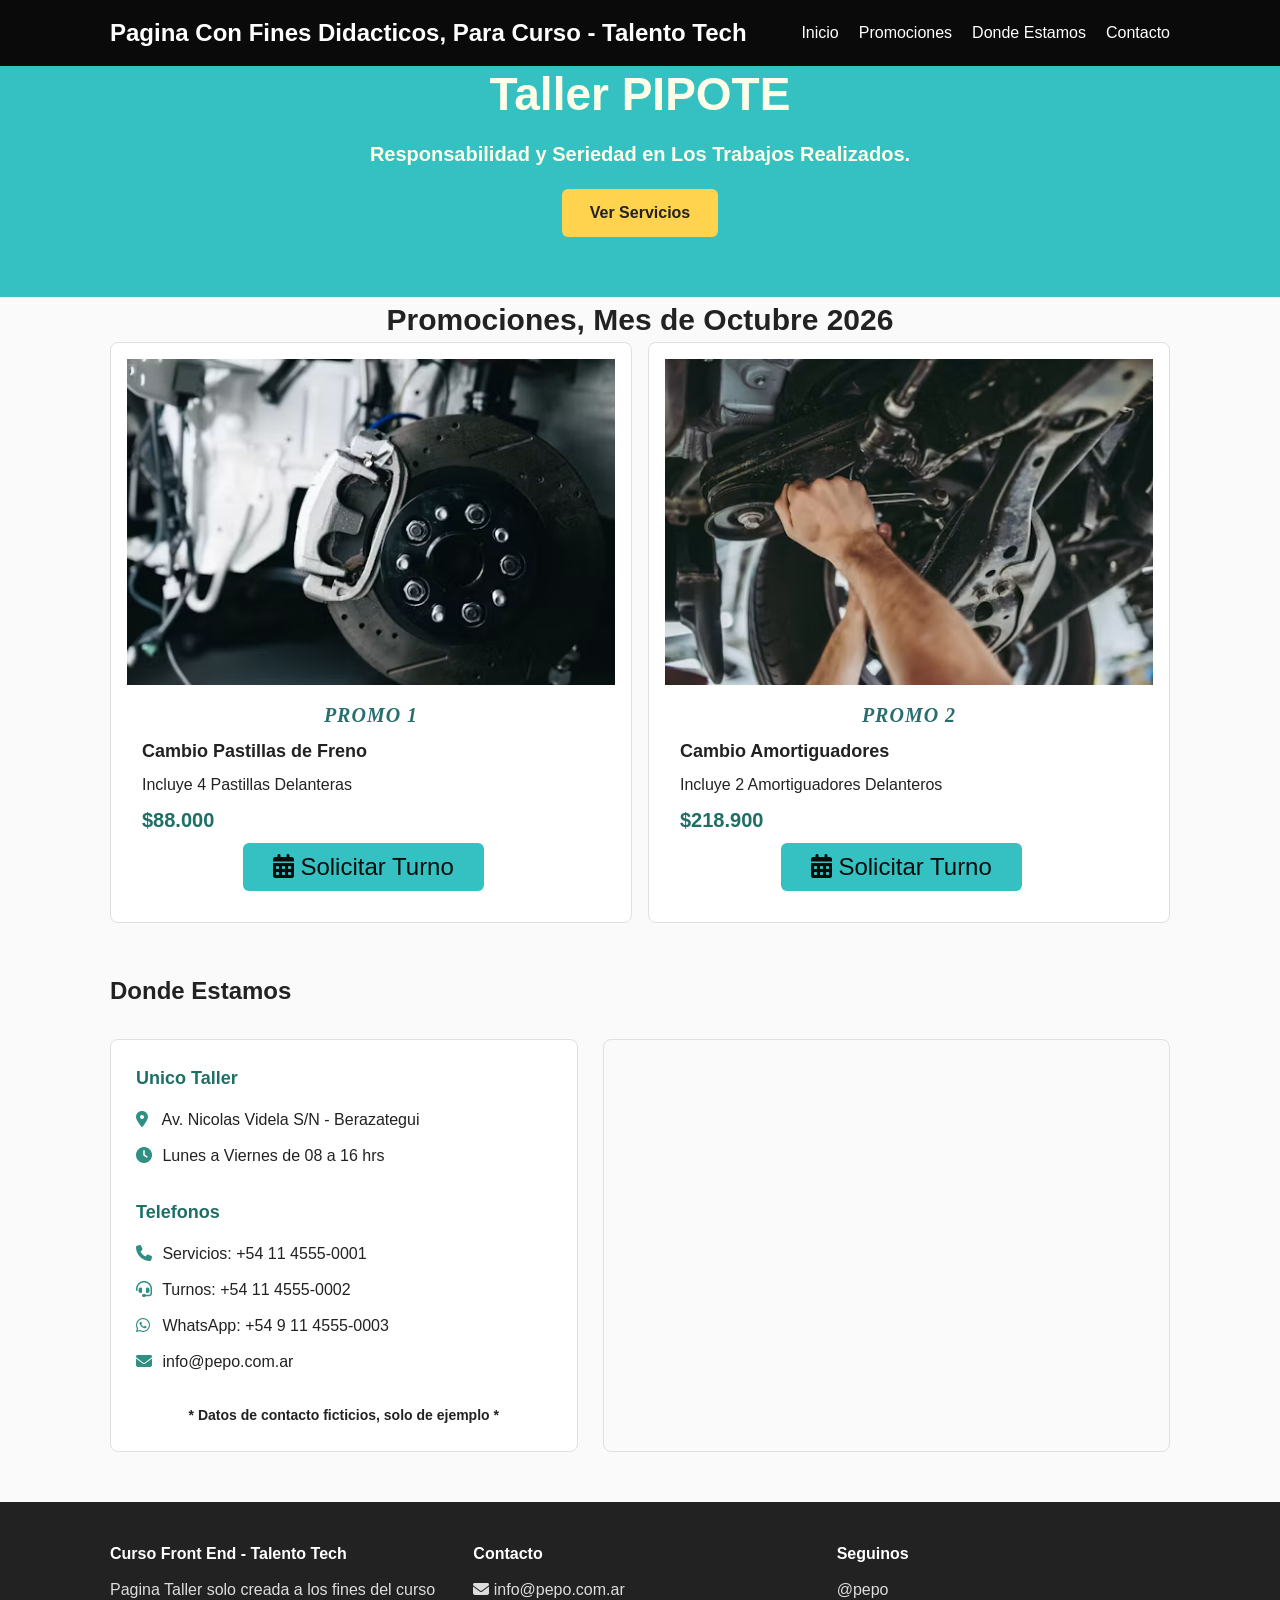
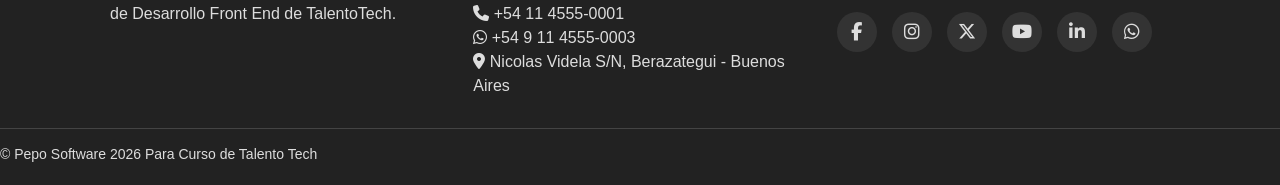
==== index.html @ f3f1a665 "Primer Commit TP 01102026T2039" ====
<!DOCTYPE html>
<html lang="es">
<head>
<meta charset="UTF-8">
<meta name="viewport" content="width=device-width, initial-scale=1.0">
<title>Taller Pipote </title>
<link rel="stylesheet"href="https://cdnjs.cloudflare.com/ajax/libs/font-awesome/6.5.2/css/all.min.css">
<link rel="stylesheet" href="css/style.css" >
<link rel="icon" type="image/png" href="img/coche-con-llave.png">
</head>
<body>

<!-- Header (Encabezado) -->
<header>
  <div class="contenedor barra-navegacion">
    <div class="logo">Pagina Con Fines Didacticos, Para Curso - Talento Tech </div>

    <nav>
      <ul class="menu">
        <li><a href="#">Inicio</a></li>
        <li><a href="#promociones">Promociones</a></li>
        <li><a href="#dondeestamos">Donde Estamos</a></li>
        <li><a href="#contacto">Contacto</a></li>
      </ul>
    </nav>
    
  </div>
</header>

<!-- Main (Principal) -->
<main>
  <!-- Banner de bienvenida -->
  <section class="hero">
    <h1>
        Taller PIPOTE
    </h1>
    <p>
        Responsabilidad y Seriedad en Los Trabajos Realizados.
    </p>
    <a href="#promociones" class="boton">
        Ver Servicios
    </a>
  </section>

  <!-- Aca Armamos 2 Tarjetas Base Con Las Promociones -->
  <section id="promociones" class="contenedor">
    <p style="text-align: center; font-size: 30px; font-weight: bold;">
        Promociones, Mes de Octubre 2026
    </p>

    <div class="contenedor-tarjetas">

      <!-- Tarjeta Numero 1 -->
      <article class="tarjetas">
        <img src="img/cambiopastillasfreno.avif" alt="Cambio Pastillas de Freno">
        <div class="tarjetas-informacion">
          <span class="categoria">Promo 1</span>
          <h3>Cambio Pastillas de Freno</h3>
          <p>Incluye 4 Pastillas Delanteras</p>
          <span class="precio">$88.000</span>
          <a href="turnos.html">
            <button><i class="fa-calendar-days fa-solid"></i> Solicitar Turno</button>
          </a>
        </div>
      </article>

      <!-- Tarjeta Numero 2 -->
      <article class="tarjetas">
        <img src="img/trendelantero.avif" width="30" height="10" alt="Control y Reparacion de Tren Delantero">
        <div class="tarjetas-informacion">
          <span class="categoria">Promo 2</span>
          <h3>Cambio Amortiguadores</h3>
          <p>Incluye 2 Amortiguadores Delanteros</p>
          <span class="precio">$218.900</span>
          <a href="turnos.html">
            <button><i class="fa-calendar-days fa-solid" ></i> Solicitar Turno</button>
          </a>
        </div>
      </article>


    </div>
  </section>

  <!-- Seccion de contacto -->
  <section id="dondeestamos" class="contenedor">
    <h2 class="titulo-contacto">Donde Estamos</h2>

    <div class="bloque-contacto">

      <!-- Columna de datos -->
      <div class="datos-contacto">
        <h3>Unico Taller</h3>
        <ul>
          <li><i class="fa-solid fa-location-dot"></i> Av. Nicolas Videla S/N - Berazategui</li>
          <li><i class="fa-solid fa-clock"></i> Lunes a Viernes de 08 a 16 hrs</li>
        </ul>

        <h3>Telefonos</h3>
        <ul>
          <li><i class="fa-solid fa-phone"></i> Servicios: <a href="tel:+541145550001">+54 11 4555-0001</a></li>
          <li><i class="fa-solid fa-headset"></i> Turnos: <a href="tel:+541145550002">+54 11 4555-0002</a></li>
          <li><i class="fa-brands fa-whatsapp"></i> WhatsApp: <a href="tel:+5491145550003">+54 9 11 4555-0003</a></li>
          <li><i class="fa-solid fa-envelope"></i> <a href="mailto:pepote@pepo.com.ar">info@pepo.com.ar</a></li>
        </ul>
        <p style="text-align: center; font-size: 14px; font-weight: bold;">
          * Datos de contacto ficticios, solo de ejemplo *
        </p>
      </div>

      <div class="mapa">
         <iframe
          src="https://www.google.com/maps/embed/v1/place?q=Berazategui%2021%20y%20139&key=AIzaSyBFw0Qbyq9zTFTd-tUY6dZWTgaQzuU17R8"
          title="Ubicacion Aproximada Taller"
          loading="lazy"
          referrerpolicy="no-referrer-when-downgrade"
          allowfullscreen>
        </iframe>
      </div>
  </section>
</main>

<!-- Pie de Pagina -->
<footer>
  <div  id="contacto" class="contenedor footer-columnas">

    <!-- Primer Columna -->
    <div class="columna">
      <h4>Curso Front End - Talento Tech</h4>
      <p>Pagina Taller solo creada a los fines del curso de
         Desarrollo Front End de TalentoTech.</p>
    </div>

    <!-- Segunda Columna -->
    <div class="columna">
      <h4>Contacto</h4>
      <ul>
        <li><i class="fa-solid fa-envelope"></i> info@pepo.com.ar</li>
        <li><i class="fa-solid fa-phone"></i> +54 11 4555-0001</li>
        <li><i class="fa-brands fa-whatsapp"></i> +54 9 11 4555-0003</li>
        <li><i class="fa-solid fa-location-dot"></i> Nicolas Videla S/N, Berazategui - Buenos Aires</li>
      </ul>
    </div>

    <!-- Tercer Columna redes sociales con iconos de Font Awesome
          Copiada del Ejemplo del Profe -->
    <div class="columna">
      <h4>Seguinos</h4>
      <p>@pepo</p>
      <div class="redes">
        <a href="#" title="Facebook"><i class="fa-brands fa-facebook-f"></i></a>
        <a href="#" title="Instagram"><i class="fa-brands fa-instagram"></i></a>
        <a href="#" title="X"><i class="fa-brands fa-x-twitter"></i></a>
        <a href="#" title="YouTube"><i class="fa-brands fa-youtube"></i></a>
        <a href="#" title="LinkedIn"><i class="fa-brands fa-linkedin-in"></i></a>
        <a href="#" title="WhatsApp"><i class="fa-brands fa-whatsapp"></i></a>
      </div>
    </div>

  </div>

  <p class="copyright">&copy; Pepo Software 2026 Para Curso de Talento Tech </p>
</footer>

</body>

<!--
Icono Motor <a href="https://www.flaticon.es/iconos-gratis/automotor" title="automotor iconos">Automotor iconos creados por HAJICON - Flaticon</a>
Icono Auxilio <a href="https://www.flaticon.es/iconos-gratis/camion-de-remolque" title="camión de remolque iconos">Camión de remolque iconos creados por AbtoCreative - Flaticon</a>
Cambio Aceite <a href="https://unsplash.com/es/@dextarstudio?utm_source=unsplash&utm_medium=referral&utm_content=creditCopyText">Dextar Studio</a> en <a href="https://unsplash.com/es/fotos/mecanico-vertiendo-aceite-en-el-motor-del-coche-gW34cv-Ojjs?utm_source=unsplash&utm_medium=referral&utm_content=creditCopyText">Unsplash</a>
Pastillas Freno <a href="https://unsplash.com/es/@introspectivedsgn?utm_source=unsplash&utm_medium=referral&utm_content=creditCopyText">Erik Mclean</a> en <a href="https://unsplash.com/es/fotos/primer-plano-del-rotor-y-la-pinza-de-freno-de-un-automovil-vS2shmNei2E?utm_source=unsplash&utm_medium=referral&utm_content=creditCopyText">Unsplash</a>
Tren Delantero <a href="https://unsplash.com/es/@zoshuacolah?utm_source=unsplash&utm_medium=referral&utm_content=creditCopyText">Zoshua Colah</a> en <a href="https://unsplash.com/es/fotos/primer-plano-de-la-suspension-y-el-eje-de-transmision-de-un-coche-02f--k314tE?utm_source=unsplash&utm_medium=referral&utm_content=creditCopyText">Unsplash</a>
-->


</html>
---- css/style.css ----
/* Sacamos los margenes que el navegador pone por defecto.
   Esto es muy recomendable Simpre Hacerlo al Principio Para No Olvidarse */
  * {
    margin: 0;
    padding: 0;
    box-sizing: border-box;
  }

  body {
    font-family: Arial, Helvetica, sans-serif;
    line-height: 1.5;
    color: #222;
    background: #FAFAFA;
  }

  /* Clase reutilizable: centra el contenido y le pone un ancho maximo */
  .contenedor {
    max-width: 1100px;
    margin: 0 auto;        
    padding: 0 20px;
  }

  header {
    background: #0a0a0a;
    color: white;
    padding: 15px 0;
    /*Las 5 Lineas Siguientes Dejan Fija la Parte Superior de la Pagina*/
    position: fixed;
    top: 0;
    left: 0;
    width: 100%;
    z-index: 1000;    
  }

  .barra-navegacion {
    align-items: center;
    display: flex;
    justify-content: space-between;
    flex-wrap: wrap;
    gap: 15px;
  }

  .logo {
    font-size: 24px;
    font-weight: bold;
  }
  
  /* El menu tambien es flex: los <li> quedan en fila */
  .menu {
    display: flex;
    gap: 20px;
    list-style: none;
  }

  .menu a {
    color: white;
    text-decoration: none
  }

  .menu a:hover {
    color: #f10e1adc;
    text-decoration: underline;
  }

  /* Color de Fondo y Letras del banner de bienvenida */
  .hero {
    background: #35c1c2;
    color: rgb(255, 255, 232);
    text-align: center;
    padding: 60px 20px;
  }
  /* Tamaño del Titulo y Margen Inferior */
  .hero h1 {
    font-size: 46px;
    margin-bottom: 10px;
  }

  /* Tamaño y Posicion de Parrafo del banner */
  .hero p{
    color: rgb(255, 255, 232);
    text-align: center;
    font-size: 20px;
    font-weight: bold;
  }
  /* Boton ubicado en el banner */
  .boton {
    display: inline-block;
    margin-top: 20px;
    background: #FFD34D;
    color: #222;
    padding: 12px 28px;
    border-radius: 6px;
    text-decoration: none;
    font-weight: bold;
  }

  .boton:hover {
    background: #e5b833;
  }

  main {
    padding-bottom: 50px;
  }

  .titulo-contacto {
    text-align: left;
    margin: 50px 0 30px;
    font-size: 24px;
  }
  
  /* Tarjeta Para Las Promociones */
  .tarjetas-promociones {
    display: flex;
    flex-wrap: wrap-reverse;          /* si no entran, pasan a la fila de abajo */
    gap: 25px;                /* separacion entre tarjetas */
    justify-content: space-between;
  }

  /* Contenedor Padre: Alinea las tarjetas horizontalmente */
  .contenedor-tarjetas {
    display: flex;
    gap: 16px; /* Espacio de separación entre las dos tarjetas */
    width: 100%; /* O el ancho máximo que desees, ej: max-width: 800px; */
    margin: 0 auto;
  }

  .tarjetas {
    flex: 1; /* Hace que ambas tarjetas crezcan y ocupen exactamente el mismo tamaño */
    min-width: 0; /* Evita que el contenido desborde la tarjeta */
    background: white;
    border: 1px solid #E0E0E0;
    border-radius: 8px;
    overflow: hidden;
    justify-content: space-between;
    display: flex;
    flex-direction: column;
    padding: 16px;
  }

  /* Mueve las Tarjetas Seleccionados por el Puntero */
  .tarjetas:hover {
    transform: translateY(-8px);
  }

  .tarjetas img {
    width: auto;
    height: auto;
    object-fit: fill;
    display: block;
  }

  .tarjetas-informacion {
    padding: 15px;
    display: flex;
    flex-direction: column;
    gap: 8px;
    flex: 1;
  }

  .categoria {
    font-size: 20px;
    font-weight: bold;
    font-family: 'Times New Roman', Times, serif;
    font-style: italic;
    text-transform: uppercase;
    text-align: center;
    color: #296e6f;
    letter-spacing: 1px;
  }

  .tarjetas h3 {
    font-size: 18px;
  }

  /* Clase para resaltar el Precio */
  .precio {
    font-size: 20px;
    font-weight: bold;
    color: #1F6F66;
    margin-top: auto;
  }

  /* Botones dentro de las Tarjetas */
  .tarjetas button {
    display: inline-block;
    background: #35c1c2;
    color: rgba(11, 11, 11, 0.992);
    border: none;
    padding: 10px 30px;
    border-radius: 6px;
    cursor: pointer;
    font-size: 24px;
    margin-left: 22%;
  }

  .tarjetas button:hover {
    background: #1e7979;
  }

  /* Pie de Pagina de 3 tres columnas que se acomodan solas. */
  footer {
    background: #222;
    color: #DDD;
    padding: 40px 0 20px;
  }

  .footer-columnas {
    display: flex;
    flex-wrap: wrap;
    justify-content: space-between;
    gap: 30px;
  }

  .columna {
    flex: 1 1 250px;
  }

  .columna h4 {
    color: white;
    margin-bottom: 12px;
  }

  .columna ul {
    list-style: none;
  }

  .columna a {
    color: #DDD;
    text-decoration: none;
  }

  .columna a:hover {
    color: #FFD34D;
  }

  /* Los iconos de redes, en fila y separados */
  .redes {
    display: flex;
    gap: 15px;
    margin-top: 10px;
  }

  /* Cada icono va dentro de un circulo. Usamos flex para centrarlo adentro. */
  .redes a {
    width: 40px;
    height: 40px;
    border-radius: 50%;
    background: #333;
    display: flex;
    justify-content: center;
    align-items: center;
    font-size: 18px;
  }

  .redes a:hover {
    background: #2F8F83;
    color: white;
  }

  .copyright {
    text-align: left;
    border-top: 1px solid #444;
    margin-top: 30px;
    padding-top: 15px;
    font-size: 14px;
  }

  /* Contacto */
  .bloque-contacto {
    display: flex;
    flex-wrap: wrap;
    gap: 25px;
    align-items: stretch;
  }

  .datos-contacto {
    flex-grow: 1;   /* Es Igual flex: 1 1 320px crece, se achica, base 320px */
    flex-shrink: 1;
    flex-basis: 320px;          
    background: white;
    border: 1px solid #E0E0E0;
    border-radius: 8px;
    padding: 25px;
  }

  .datos-contacto h3 {
    font-size: 18px;
    color: #1F6F66;
    margin-bottom: 10px;
  }

  .datos-contacto ul {
    list-style: none;
    margin-bottom: 25px;
  }

  .datos-contacto li {
    padding: 6px 0;
  }

  /* Los iconos quedan todos alineados a la misma distancia */
  .datos-contacto li i {
    color: #2F8F83;
    width: 22px;
  }

  .datos-contacto a {
    color: #222;
    text-decoration: none;
  }

  .datos-contacto a:hover {
    color: #5b6967;
    text-decoration: underline;
  }

  .mapa {
    flex: 1 1 420px;
    min-height: 340px;
    border-radius: 8px;
    overflow: hidden;
    border: 1px solid #E0E0E0;
  }
  
  .mapa iframe {
    width: 100%;
    height: 100%;
    min-height: 340px;
    border: 0;
    display: block;
  }
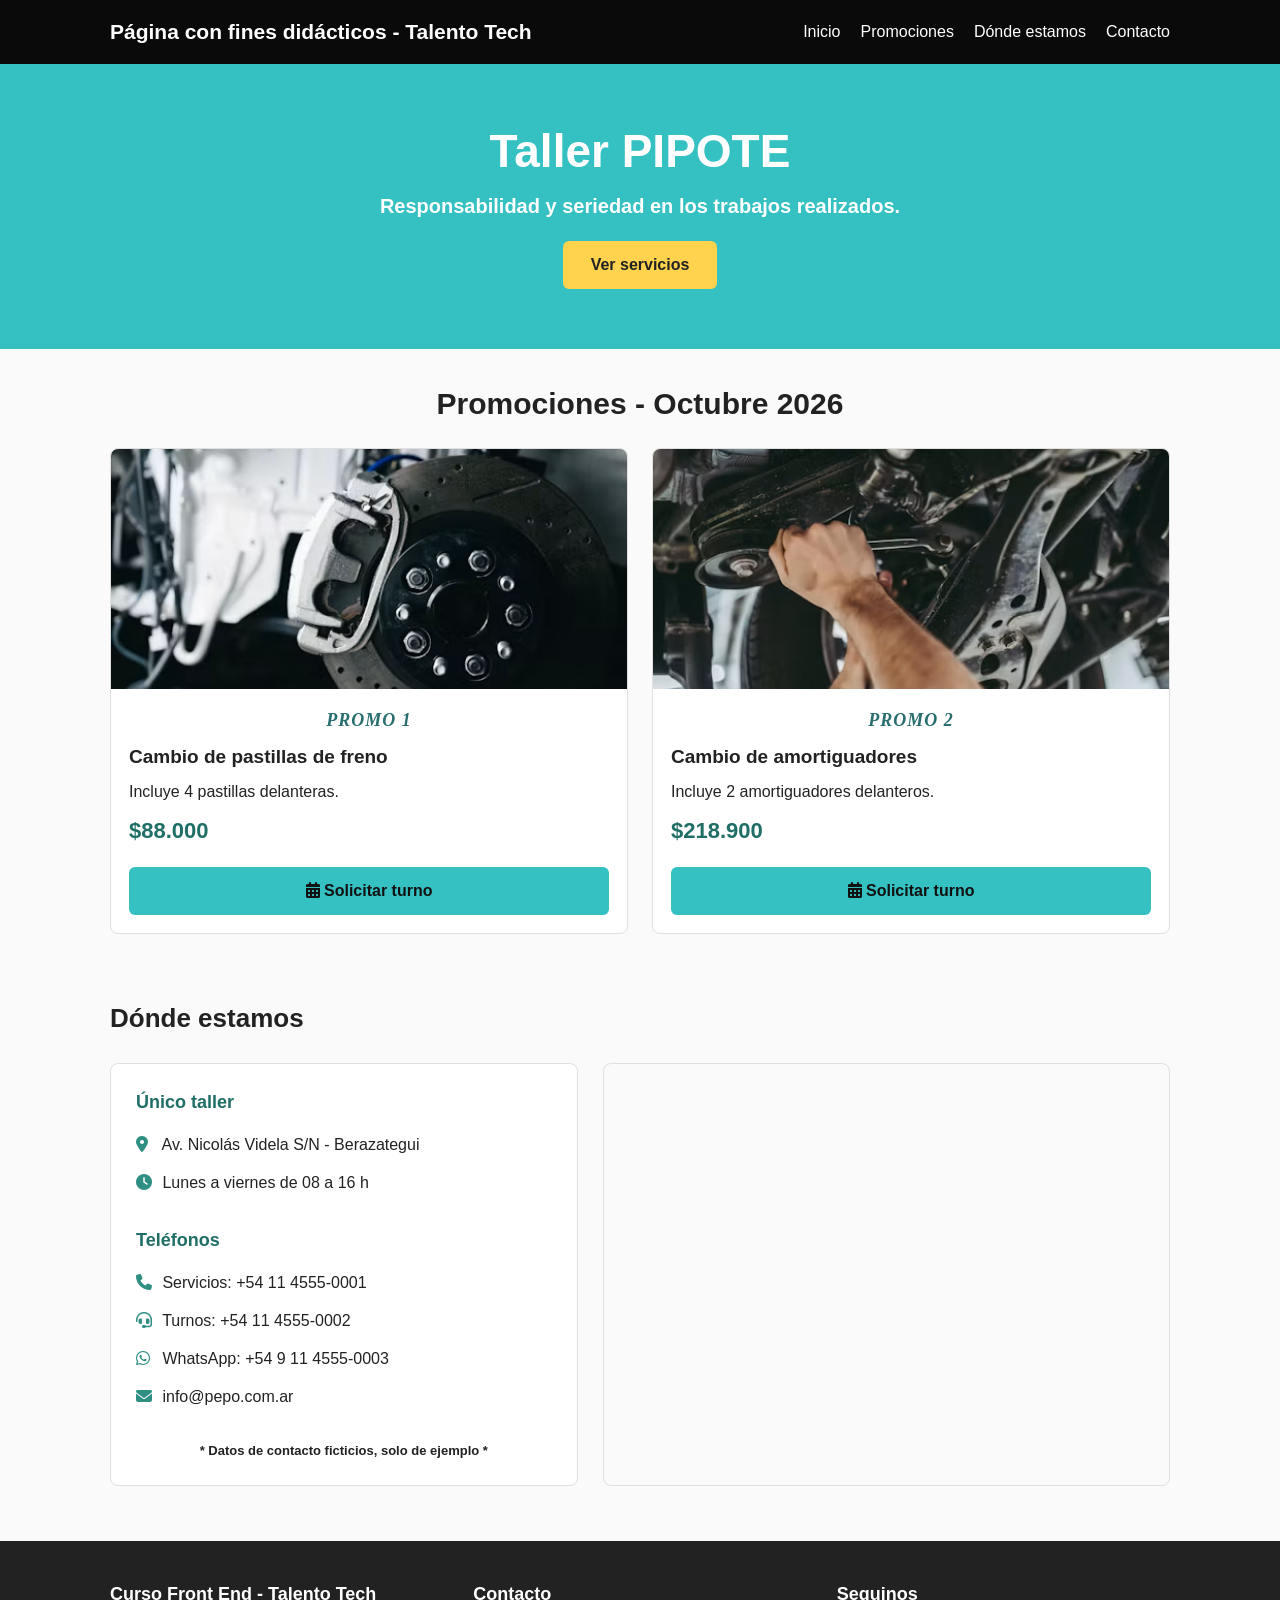
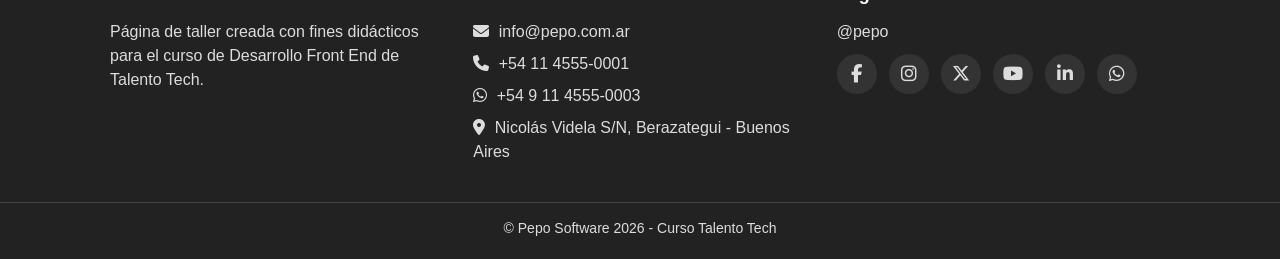
==== commit a1628550: "Modificado a Responsive" ====
--- a/index.html
+++ b/index.html
@@ -1,176 +1,204 @@
+
 <!DOCTYPE html>
 <html lang="es">
 <head>
-<meta charset="UTF-8">
-<meta name="viewport" content="width=device-width, initial-scale=1.0">
-<title>Taller Pipote </title>
-<link rel="stylesheet"href="https://cdnjs.cloudflare.com/ajax/libs/font-awesome/6.5.2/css/all.min.css">
-<link rel="stylesheet" href="css/style.css" >
-<link rel="icon" type="image/png" href="img/coche-con-llave.png">
+  <meta charset="UTF-8">
+  <meta name="viewport" content="width=device-width, initial-scale=1.0">
+
+  <title>Taller Pipote</title>
+  <meta name="description" content="Taller Pipote: servicios de reparación y mantenimiento automotor. Consultá nuestras promociones y solicitá tu turno.">
+
+  <link rel="stylesheet"
+        href="https://cdnjs.cloudflare.com/ajax/libs/font-awesome/6.5.2/css/all.min.css">
+  <link rel="stylesheet" href="css/style.css">
+  <link rel="icon" type="image/png" href="img/coche-con-llave.png">
 </head>
+
 <body>
 
-<!-- Header (Encabezado) -->
-<header>
-  <div class="contenedor barra-navegacion">
-    <div class="logo">Pagina Con Fines Didacticos, Para Curso - Talento Tech </div>
-
-    <nav>
-      <ul class="menu">
-        <li><a href="#">Inicio</a></li>
-        <li><a href="#promociones">Promociones</a></li>
-        <li><a href="#dondeestamos">Donde Estamos</a></li>
-        <li><a href="#contacto">Contacto</a></li>
-      </ul>
-    </nav>
-    
-  </div>
-</header>
-
-<!-- Main (Principal) -->
-<main>
-  <!-- Banner de bienvenida -->
-  <section class="hero">
-    <h1>
-        Taller PIPOTE
-    </h1>
-    <p>
-        Responsabilidad y Seriedad en Los Trabajos Realizados.
+  <!-- Encabezado -->
+  <header>
+    <div class="contenedor barra-navegacion">
+      <div class="logo">
+        Página con fines didácticos - Talento Tech
+      </div>
+
+      <nav aria-label="Navegación principal">
+        <ul class="menu">
+          <li><a href="#inicio">Inicio</a></li>
+          <li><a href="#promociones">Promociones</a></li>
+          <li><a href="#dondeestamos">Dónde estamos</a></li>
+          <li><a href="#contacto">Contacto</a></li>
+        </ul>
+      </nav>
+    </div>
+  </header>
+
+  <!-- Contenido principal -->
+  <main id="inicio">
+
+    <!-- Banner de bienvenida -->
+    <section class="hero">
+      <h1>Taller PIPOTE</h1>
+      <p>Responsabilidad y seriedad en los trabajos realizados.</p>
+      <a href="#promociones" class="boton">Ver servicios</a>
+    </section>
+
+    <!-- Promociones -->
+    <section id="promociones" class="contenedor seccion">
+      <h2 class="titulo-seccion">
+        Promociones - Octubre 2026
+      </h2>
+
+      <div class="contenedor-tarjetas">
+
+        <article class="tarjetas">
+          <img
+            src="img/cambiopastillasfreno.avif"
+            alt="Cambio de pastillas de freno"
+            loading="lazy">
+
+          <div class="tarjetas-informacion">
+            <span class="categoria">Promo 1</span>
+            <h3>Cambio de pastillas de freno</h3>
+            <p>Incluye 4 pastillas delanteras.</p>
+            <span class="precio">$88.000</span>
+
+            <a href="turnos.html" class="boton-tarjeta">
+              <i class="fa-solid fa-calendar-days" aria-hidden="true"></i>
+              Solicitar turno
+            </a>
+          </div>
+        </article>
+
+        <article class="tarjetas">
+          <img
+            src="img/trendelantero.avif"
+            alt="Reparación del tren delantero"
+            loading="lazy">
+
+          <div class="tarjetas-informacion">
+            <span class="categoria">Promo 2</span>
+            <h3>Cambio de amortiguadores</h3>
+            <p>Incluye 2 amortiguadores delanteros.</p>
+            <span class="precio">$218.900</span>
+
+            <a href="turnos.html" class="boton-tarjeta">
+              <i class="fa-solid fa-calendar-days" aria-hidden="true"></i>
+              Solicitar turno
+            </a>
+          </div>
+        </article>
+
+      </div>
+    </section>
+
+    <!-- Ubicación y contacto -->
+    <section id="dondeestamos" class="contenedor seccion">
+      <h2 class="titulo-contacto">Dónde estamos</h2>
+
+      <div class="bloque-contacto">
+
+        <div class="datos-contacto">
+          <h3>Único taller</h3>
+
+          <ul>
+            <li>
+              <i class="fa-solid fa-location-dot" aria-hidden="true"></i>
+              Av. Nicolás Videla S/N - Berazategui
+            </li>
+            <li>
+              <i class="fa-solid fa-clock" aria-hidden="true"></i>
+              Lunes a viernes de 08 a 16 h
+            </li>
+          </ul>
+
+          <h3>Teléfonos</h3>
+
+          <ul>
+            <li>
+              <i class="fa-solid fa-phone" aria-hidden="true"></i>
+              Servicios:
+              <a href="tel:+541145550001">+54 11 4555-0001</a>
+            </li>
+            <li>
+              <i class="fa-solid fa-headset" aria-hidden="true"></i>
+              Turnos:
+              <a href="tel:+541145550002">+54 11 4555-0002</a>
+            </li>
+            <li>
+              <i class="fa-brands fa-whatsapp" aria-hidden="true"></i>
+              WhatsApp:
+              <a href="https://wa.me/5491145550003">+54 9 11 4555-0003</a>
+            </li>
+            <li>
+              <i class="fa-solid fa-envelope" aria-hidden="true"></i>
+              <a href="mailto:info@pepo.com.ar">info@pepo.com.ar</a>
+            </li>
+          </ul>
+
+          <p class="aviso-contacto">
+            * Datos de contacto ficticios, solo de ejemplo *
+          </p>
+        </div>
+
+        <div class="mapa">
+          <iframe
+            src="https://www.google.com/maps/embed/v1/place?q=Berazategui%2021%20y%20139&key=AIzaSyBFw0Qbyq9zTFTd-tUY6dZWTgaQzuU17R8"
+            title="Ubicación aproximada del taller"
+            loading="lazy"
+            referrerpolicy="no-referrer-when-downgrade"
+            allowfullscreen>
+          </iframe>
+        </div>
+
+      </div>
+    </section>
+
+  </main>
+
+  <!-- Pie de página -->
+  <footer>
+    <div id="contacto" class="contenedor footer-columnas">
+
+      <div class="columna">
+        <h2>Curso Front End - Talento Tech</h2>
+        <p>
+          Página de taller creada con fines didácticos para el
+          curso de Desarrollo Front End de Talento Tech.
+        </p>
+      </div>
+
+      <div class="columna">
+        <h2>Contacto</h2>
+        <ul>
+          <li><i class="fa-solid fa-envelope" aria-hidden="true"></i> info@pepo.com.ar</li>
+          <li><i class="fa-solid fa-phone" aria-hidden="true"></i> +54 11 4555-0001</li>
+          <li><i class="fa-brands fa-whatsapp" aria-hidden="true"></i> +54 9 11 4555-0003</li>
+          <li><i class="fa-solid fa-location-dot" aria-hidden="true"></i> Nicolás Videla S/N, Berazategui - Buenos Aires</li>
+        </ul>
+      </div>
+
+      <div class="columna">
+        <h2>Seguinos</h2>
+        <p>@pepo</p>
+
+        <div class="redes">
+          <a href="#" aria-label="Facebook"><i class="fa-brands fa-facebook-f"></i></a>
+          <a href="#" aria-label="Instagram"><i class="fa-brands fa-instagram"></i></a>
+          <a href="#" aria-label="X"><i class="fa-brands fa-x-twitter"></i></a>
+          <a href="#" aria-label="YouTube"><i class="fa-brands fa-youtube"></i></a>
+          <a href="#" aria-label="LinkedIn"><i class="fa-brands fa-linkedin-in"></i></a>
+          <a href="https://wa.me/5491145550003" aria-label="WhatsApp"><i class="fa-brands fa-whatsapp"></i></a>
+        </div>
+      </div>
+
+    </div>
+
+    <p class="copyright">
+      &copy; Pepo Software 2026 - Curso Talento Tech
     </p>
-    <a href="#promociones" class="boton">
-        Ver Servicios
-    </a>
-  </section>
-
-  <!-- Aca Armamos 2 Tarjetas Base Con Las Promociones -->
-  <section id="promociones" class="contenedor">
-    <p style="text-align: center; font-size: 30px; font-weight: bold;">
-        Promociones, Mes de Octubre 2026
-    </p>
-
-    <div class="contenedor-tarjetas">
-
-      <!-- Tarjeta Numero 1 -->
-      <article class="tarjetas">
-        <img src="img/cambiopastillasfreno.avif" alt="Cambio Pastillas de Freno">
-        <div class="tarjetas-informacion">
-          <span class="categoria">Promo 1</span>
-          <h3>Cambio Pastillas de Freno</h3>
-          <p>Incluye 4 Pastillas Delanteras</p>
-          <span class="precio">$88.000</span>
-          <a href="turnos.html">
-            <button><i class="fa-calendar-days fa-solid"></i> Solicitar Turno</button>
-          </a>
-        </div>
-      </article>
-
-      <!-- Tarjeta Numero 2 -->
-      <article class="tarjetas">
-        <img src="img/trendelantero.avif" width="30" height="10" alt="Control y Reparacion de Tren Delantero">
-        <div class="tarjetas-informacion">
-          <span class="categoria">Promo 2</span>
-          <h3>Cambio Amortiguadores</h3>
-          <p>Incluye 2 Amortiguadores Delanteros</p>
-          <span class="precio">$218.900</span>
-          <a href="turnos.html">
-            <button><i class="fa-calendar-days fa-solid" ></i> Solicitar Turno</button>
-          </a>
-        </div>
-      </article>
-
-
-    </div>
-  </section>
-
-  <!-- Seccion de contacto -->
-  <section id="dondeestamos" class="contenedor">
-    <h2 class="titulo-contacto">Donde Estamos</h2>
-
-    <div class="bloque-contacto">
-
-      <!-- Columna de datos -->
-      <div class="datos-contacto">
-        <h3>Unico Taller</h3>
-        <ul>
-          <li><i class="fa-solid fa-location-dot"></i> Av. Nicolas Videla S/N - Berazategui</li>
-          <li><i class="fa-solid fa-clock"></i> Lunes a Viernes de 08 a 16 hrs</li>
-        </ul>
-
-        <h3>Telefonos</h3>
-        <ul>
-          <li><i class="fa-solid fa-phone"></i> Servicios: <a href="tel:+541145550001">+54 11 4555-0001</a></li>
-          <li><i class="fa-solid fa-headset"></i> Turnos: <a href="tel:+541145550002">+54 11 4555-0002</a></li>
-          <li><i class="fa-brands fa-whatsapp"></i> WhatsApp: <a href="tel:+5491145550003">+54 9 11 4555-0003</a></li>
-          <li><i class="fa-solid fa-envelope"></i> <a href="mailto:pepote@pepo.com.ar">info@pepo.com.ar</a></li>
-        </ul>
-        <p style="text-align: center; font-size: 14px; font-weight: bold;">
-          * Datos de contacto ficticios, solo de ejemplo *
-        </p>
-      </div>
-
-      <div class="mapa">
-         <iframe
-          src="https://www.google.com/maps/embed/v1/place?q=Berazategui%2021%20y%20139&key=AIzaSyBFw0Qbyq9zTFTd-tUY6dZWTgaQzuU17R8"
-          title="Ubicacion Aproximada Taller"
-          loading="lazy"
-          referrerpolicy="no-referrer-when-downgrade"
-          allowfullscreen>
-        </iframe>
-      </div>
-  </section>
-</main>
-
-<!-- Pie de Pagina -->
-<footer>
-  <div  id="contacto" class="contenedor footer-columnas">
-
-    <!-- Primer Columna -->
-    <div class="columna">
-      <h4>Curso Front End - Talento Tech</h4>
-      <p>Pagina Taller solo creada a los fines del curso de
-         Desarrollo Front End de TalentoTech.</p>
-    </div>
-
-    <!-- Segunda Columna -->
-    <div class="columna">
-      <h4>Contacto</h4>
-      <ul>
-        <li><i class="fa-solid fa-envelope"></i> info@pepo.com.ar</li>
-        <li><i class="fa-solid fa-phone"></i> +54 11 4555-0001</li>
-        <li><i class="fa-brands fa-whatsapp"></i> +54 9 11 4555-0003</li>
-        <li><i class="fa-solid fa-location-dot"></i> Nicolas Videla S/N, Berazategui - Buenos Aires</li>
-      </ul>
-    </div>
-
-    <!-- Tercer Columna redes sociales con iconos de Font Awesome
-          Copiada del Ejemplo del Profe -->
-    <div class="columna">
-      <h4>Seguinos</h4>
-      <p>@pepo</p>
-      <div class="redes">
-        <a href="#" title="Facebook"><i class="fa-brands fa-facebook-f"></i></a>
-        <a href="#" title="Instagram"><i class="fa-brands fa-instagram"></i></a>
-        <a href="#" title="X"><i class="fa-brands fa-x-twitter"></i></a>
-        <a href="#" title="YouTube"><i class="fa-brands fa-youtube"></i></a>
-        <a href="#" title="LinkedIn"><i class="fa-brands fa-linkedin-in"></i></a>
-        <a href="#" title="WhatsApp"><i class="fa-brands fa-whatsapp"></i></a>
-      </div>
-    </div>
-
-  </div>
-
-  <p class="copyright">&copy; Pepo Software 2026 Para Curso de Talento Tech </p>
-</footer>
+  </footer>
 
 </body>
-
-<!--
-Icono Motor <a href="https://www.flaticon.es/iconos-gratis/automotor" title="automotor iconos">Automotor iconos creados por HAJICON - Flaticon</a>
-Icono Auxilio <a href="https://www.flaticon.es/iconos-gratis/camion-de-remolque" title="camión de remolque iconos">Camión de remolque iconos creados por AbtoCreative - Flaticon</a>
-Cambio Aceite <a href="https://unsplash.com/es/@dextarstudio?utm_source=unsplash&utm_medium=referral&utm_content=creditCopyText">Dextar Studio</a> en <a href="https://unsplash.com/es/fotos/mecanico-vertiendo-aceite-en-el-motor-del-coche-gW34cv-Ojjs?utm_source=unsplash&utm_medium=referral&utm_content=creditCopyText">Unsplash</a>
-Pastillas Freno <a href="https://unsplash.com/es/@introspectivedsgn?utm_source=unsplash&utm_medium=referral&utm_content=creditCopyText">Erik Mclean</a> en <a href="https://unsplash.com/es/fotos/primer-plano-del-rotor-y-la-pinza-de-freno-de-un-automovil-vS2shmNei2E?utm_source=unsplash&utm_medium=referral&utm_content=creditCopyText">Unsplash</a>
-Tren Delantero <a href="https://unsplash.com/es/@zoshuacolah?utm_source=unsplash&utm_medium=referral&utm_content=creditCopyText">Zoshua Colah</a> en <a href="https://unsplash.com/es/fotos/primer-plano-de-la-suspension-y-el-eje-de-transmision-de-un-coche-02f--k314tE?utm_source=unsplash&utm_medium=referral&utm_content=creditCopyText">Unsplash</a>
--->
-
-
-</html>+</html>
--- a/css/style.css
+++ b/css/style.css
@@ -1,331 +1,818 @@
-/* Sacamos los margenes que el navegador pone por defecto.
-   Esto es muy recomendable Simpre Hacerlo al Principio Para No Olvidarse */
-  * {
-    margin: 0;
-    padding: 0;
-    box-sizing: border-box;
-  }
-
-  body {
-    font-family: Arial, Helvetica, sans-serif;
-    line-height: 1.5;
-    color: #222;
-    background: #FAFAFA;
-  }
-
-  /* Clase reutilizable: centra el contenido y le pone un ancho maximo */
+
+/* CONFIGURACION GENERAL */
+
+* {
+  margin: 0;
+  padding: 0;
+  box-sizing: border-box;
+}
+
+html {
+  scroll-behavior: smooth;
+  scroll-padding-top: 20px;
+}
+
+body {
+  font-family: Arial, Helvetica, sans-serif;
+  line-height: 1.5;
+  color: #222;
+  background: #FAFAFA;
+  overflow-wrap: break-word;
+}
+
+img,
+iframe {
+  max-width: 100%;
+}
+
+img {
+  display: block;
+}
+
+a {
+  overflow-wrap: anywhere;
+}
+
+button,
+input,
+select,
+textarea {
+  font: inherit;
+}
+
+button,
+a,
+input,
+select,
+textarea {
+  -webkit-tap-highlight-color: transparent;
+}
+
+:focus-visible {
+  outline: 3px solid #087f8c;
+  outline-offset: 3px;
+}
+
+/* CONTENEDOR GENERAL */
+
+.contenedor {
+  width: 100%;
+  max-width: 1100px;
+  margin: 0 auto;
+  padding: 0 20px;
+}
+
+.seccion {
+  padding-top: 35px;
+  padding-bottom: 15px;
+}
+
+.titulo-seccion {
+  margin-bottom: 25px;
+  text-align: center;
+  font-size: 30px;
+  line-height: 1.3;
+}
+
+/* HEADER Y NAVEGACION El header queda en el flujo normal No tapa el contenido de la pagina.*/
+
+header {
+  position: relative;
+  width: 100%;
+  background: #0a0a0a;
+  color: white;
+  padding: 15px 0;
+  z-index: 10;
+}
+
+.barra-navegacion {
+  display: flex;
+  align-items: center;
+  justify-content: space-between;
+  flex-wrap: wrap;
+  gap: 15px 25px;
+}
+
+.logo {
+  flex: 1 1 280px;
+  font-size: 21px;
+  font-weight: bold;
+}
+
+.barra-navegacion nav {
+  max-width: 100%;
+}
+
+.menu {
+  display: flex;
+  align-items: center;
+  justify-content: center;
+  flex-wrap: wrap;
+  gap: 12px 20px;
+  list-style: none;
+}
+
+.menu li {
+  min-width: 0;
+}
+
+.menu a {
+  display: inline-block;
+  color: white;
+  text-decoration: none;
+  padding: 5px 0;
+}
+
+.menu a:hover {
+  color: #FFD34D;
+  text-decoration: underline;
+}
+
+/* BANNER PRINCIPAL */
+
+.hero {
+  background: #35c1c2;
+  color: #fff;
+  text-align: center;
+  padding: 60px 20px;
+}
+
+.hero h1 {
+  font-size: clamp(30px, 4vw, 46px);
+  line-height: 1.2;
+  margin-bottom: 12px;
+}
+
+.hero p {
+  max-width: 750px;
+  margin: 0 auto;
+  font-size: clamp(16px, 2vw, 20px);
+  font-weight: bold;
+}
+
+.boton {
+  display: inline-block;
+  margin-top: 20px;
+  background: #FFD34D;
+  color: #222;
+  padding: 12px 28px;
+  border-radius: 6px;
+  text-decoration: none;
+  font-weight: bold;
+  text-align: center;
+}
+
+.boton:hover {
+  background: #e5b833;
+}
+
+/* CONTENIDO PRINCIPAL */
+
+main {
+  padding-bottom: 40px;
+}
+
+.titulo-contacto {
+  text-align: left;
+  margin: 15px 0 25px;
+  font-size: 26px;
+}
+
+/* TARJETAS DE PROMOCIONES */
+
+.contenedor-tarjetas {
+  display: grid;
+  grid-template-columns: repeat(2, minmax(0, 1fr));
+  gap: 24px;
+  width: 100%;
+}
+
+.tarjetas {
+  min-width: 0;
+  background: white;
+  border: 1px solid #E0E0E0;
+  border-radius: 8px;
+  overflow: hidden;
+  display: flex;
+  flex-direction: column;
+  transition: transform 0.2s ease;
+}
+
+.tarjetas:hover {
+  transform: translateY(-4px);
+}
+
+.tarjetas img {
+  width: 100%;
+  height: 240px;
+  object-fit: cover;
+}
+
+.tarjetas-informacion {
+  padding: 18px;
+  display: flex;
+  flex-direction: column;
+  align-items: flex-start;
+  gap: 10px;
+  flex: 1;
+}
+
+.categoria {
+  align-self: center;
+  font-size: 18px;
+  font-weight: bold;
+  font-family: "Times New Roman", Times, serif;
+  font-style: italic;
+  text-transform: uppercase;
+  text-align: center;
+  color: #296e6f;
+  letter-spacing: 1px;
+}
+
+.tarjetas h3 {
+  font-size: 19px;
+  line-height: 1.35;
+}
+
+.tarjetas p {
+  font-size: 16px;
+}
+
+.precio {
+  font-size: 22px;
+  font-weight: bold;
+  color: #1F6F66;
+  margin-top: auto;
+}
+
+/* Enlace que funciona como boton */
+
+.boton-tarjeta {
+  display: block;
+  width: 100%;
+  margin-top: 10px;
+  padding: 12px 15px;
+  border-radius: 6px;
+  background: #35c1c2;
+  color: #111;
+  text-decoration: none;
+  text-align: center;
+  font-size: 16px;
+  font-weight: bold;
+  overflow-wrap: normal;
+}
+
+.boton-tarjeta:hover {
+  background: #1e7979;
+  color: white;
+}
+
+/* CONTACTO Y UBICACION */
+
+.bloque-contacto {
+  display: flex;
+  flex-wrap: wrap;
+  align-items: stretch;
+  gap: 25px;
+}
+
+.datos-contacto {
+  flex: 1 1 320px;
+  min-width: 0;
+  background: white;
+  border: 1px solid #E0E0E0;
+  border-radius: 8px;
+  padding: 25px;
+}
+
+.datos-contacto h3 {
+  font-size: 18px;
+  color: #1F6F66;
+  margin-bottom: 10px;
+}
+
+.datos-contacto ul {
+  list-style: none;
+  margin-bottom: 25px;
+}
+
+.datos-contacto li {
+  padding: 7px 0;
+}
+
+.datos-contacto li i {
+  color: #2F8F83;
+  width: 22px;
+}
+
+.datos-contacto a {
+  color: #222;
+  text-decoration: none;
+}
+
+.datos-contacto a:hover {
+  color: #1F6F66;
+  text-decoration: underline;
+}
+
+.aviso-contacto {
+  margin-top: 15px;
+  text-align: center;
+  font-size: 13px;
+  font-weight: bold;
+}
+
+/* Mapa adaptable */
+
+.mapa {
+  flex: 1 1 420px;
+  min-width: 0;
+  min-height: 340px;
+  border-radius: 8px;
+  overflow: hidden;
+  border: 1px solid #E0E0E0;
+}
+
+.mapa iframe {
+  display: block;
+  width: 100%;
+  height: 100%;
+  min-height: 340px;
+  border: 0;
+}
+
+/* PIE DE PAGINA */
+
+footer {
+  background: #222;
+  color: #DDD;
+  padding: 40px 0 20px;
+}
+
+.footer-columnas {
+  display: flex;
+  flex-wrap: wrap;
+  justify-content: space-between;
+  gap: 30px;
+}
+
+.columna {
+  flex: 1 1 250px;
+  min-width: 0;
+}
+
+.columna h2,
+.columna h4 {
+  color: white;
+  font-size: 18px;
+  margin-bottom: 12px;
+}
+
+.columna ul {
+  list-style: none;
+}
+
+.columna li {
+  margin-bottom: 8px;
+}
+
+.columna li i {
+  margin-right: 5px;
+}
+
+.columna a {
+  color: #DDD;
+  text-decoration: none;
+}
+
+.columna a:hover {
+  color: #FFD34D;
+}
+
+.redes {
+  display: flex;
+  flex-wrap: wrap;
+  gap: 12px;
+  margin-top: 10px;
+}
+
+.redes a {
+  width: 40px;
+  height: 40px;
+  flex: 0 0 40px;
+  border-radius: 50%;
+  background: #333;
+  display: flex;
+  justify-content: center;
+  align-items: center;
+  font-size: 18px;
+}
+
+.redes a:hover {
+  background: #2F8F83;
+  color: white;
+}
+
+.copyright {
+  text-align: center;
+  border-top: 1px solid #444;
+  margin-top: 30px;
+  padding: 15px 20px 0;
+  font-size: 14px;
+}
+
+/* PAGINA DE TURNOS */
+
+.pagina-turnos {
+  padding: 40px 20px 50px;
+  min-width: 0;
+}
+
+.contenedor-datos {
+  width: 100%;
+  max-width: 700px;
+  margin: 0 auto;
+  padding: 30px;
+  background: white;
+  border-radius: 8px;
+  box-shadow: 0 4px 12px rgba(0, 0, 0, 0.1);
+}
+
+.contenedor-datos h1 {
+  color: #333;
+  text-align: center;
+  font-size: 28px;
+  line-height: 1.3;
+  margin-bottom: 10px;
+}
+
+.intro-turnos {
+  margin-bottom: 25px;
+  text-align: center;
+  color: #555;
+}
+
+.formulario-turnos {
+  width: 100%;
+}
+
+.datos-formulario {
+  display: grid;
+  grid-template-columns: minmax(130px, 150px) minmax(0, 1fr);
+  align-items: start;
+  gap: 12px;
+  margin-bottom: 18px;
+}
+
+.datos-formulario label {
+  padding-top: 10px;
+  color: #222;
+  font-size: 14px;
+  font-weight: bold;
+}
+
+.datos-formulario input,
+.datos-formulario select,
+.datos-formulario textarea {
+  display: block;
+  width: 100%;
+  min-width: 0;
+  padding: 11px;
+  border: 1px solid #CCC;
+  border-radius: 4px;
+  background: white;
+  color: #222;
+  font-size: 16px;
+}
+
+.datos-formulario textarea {
+  min-height: 100px;
+  resize: vertical;
+}
+
+.datos-formulario input:focus,
+.datos-formulario select:focus,
+.datos-formulario textarea:focus {
+  border-color: #087f8c;
+  outline: 2px solid rgba(8, 127, 140, 0.2);
+}
+
+.boton-enviar {
+  display: block;
+  width: 100%;
+  margin-top: 25px;
+  padding: 13px 20px;
+  border: none;
+  border-radius: 5px;
+  background: #007BFF;
+  color: white;
+  font-size: 16px;
+  font-weight: bold;
+  cursor: pointer;
+}
+
+.boton-enviar:hover {
+  background: #0056b3;
+}
+
+.pie-turnos {
+  margin-top: 0;
+}
+
+/* TABLETS: 768px O MENOS */
+
+@media (max-width: 768px) {
+
   .contenedor {
-    max-width: 1100px;
-    margin: 0 auto;        
-    padding: 0 20px;
+    padding-left: 18px;
+    padding-right: 18px;
   }
 
   header {
-    background: #0a0a0a;
-    color: white;
-    padding: 15px 0;
-    /*Las 5 Lineas Siguientes Dejan Fija la Parte Superior de la Pagina*/
-    position: fixed;
-    top: 0;
-    left: 0;
+    padding: 14px 0;
+  }
+
+  .barra-navegacion {
+    flex-direction: column;
+    justify-content: center;
+    text-align: center;
+    gap: 10px;
+  }
+
+  .logo {
+    flex: 0 1 auto;
     width: 100%;
-    z-index: 1000;    
-  }
-
-  .barra-navegacion {
-    align-items: center;
-    display: flex;
-    justify-content: space-between;
-    flex-wrap: wrap;
-    gap: 15px;
-  }
-
-  .logo {
-    font-size: 24px;
-    font-weight: bold;
-  }
-  
-  /* El menu tambien es flex: los <li> quedan en fila */
+    font-size: 20px;
+  }
+
   .menu {
-    display: flex;
-    gap: 20px;
-    list-style: none;
+    gap: 8px 18px;
   }
 
   .menu a {
-    color: white;
-    text-decoration: none
-  }
-
-  .menu a:hover {
-    color: #f10e1adc;
-    text-decoration: underline;
-  }
-
-  /* Color de Fondo y Letras del banner de bienvenida */
+    font-size: 15px;
+  }
+
   .hero {
-    background: #35c1c2;
-    color: rgb(255, 255, 232);
-    text-align: center;
-    padding: 60px 20px;
-  }
-  /* Tamaño del Titulo y Margen Inferior */
-  .hero h1 {
-    font-size: 46px;
-    margin-bottom: 10px;
-  }
-
-  /* Tamaño y Posicion de Parrafo del banner */
-  .hero p{
-    color: rgb(255, 255, 232);
-    text-align: center;
-    font-size: 20px;
-    font-weight: bold;
-  }
-  /* Boton ubicado en el banner */
-  .boton {
-    display: inline-block;
-    margin-top: 20px;
-    background: #FFD34D;
-    color: #222;
-    padding: 12px 28px;
-    border-radius: 6px;
-    text-decoration: none;
-    font-weight: bold;
-  }
-
-  .boton:hover {
-    background: #e5b833;
-  }
-
-  main {
-    padding-bottom: 50px;
-  }
-
-  .titulo-contacto {
-    text-align: left;
-    margin: 50px 0 30px;
-    font-size: 24px;
-  }
-  
-  /* Tarjeta Para Las Promociones */
-  .tarjetas-promociones {
-    display: flex;
-    flex-wrap: wrap-reverse;          /* si no entran, pasan a la fila de abajo */
-    gap: 25px;                /* separacion entre tarjetas */
-    justify-content: space-between;
-  }
-
-  /* Contenedor Padre: Alinea las tarjetas horizontalmente */
+    padding: 45px 20px;
+  }
+
   .contenedor-tarjetas {
-    display: flex;
-    gap: 16px; /* Espacio de separación entre las dos tarjetas */
-    width: 100%; /* O el ancho máximo que desees, ej: max-width: 800px; */
-    margin: 0 auto;
-  }
-
-  .tarjetas {
-    flex: 1; /* Hace que ambas tarjetas crezcan y ocupen exactamente el mismo tamaño */
-    min-width: 0; /* Evita que el contenido desborde la tarjeta */
-    background: white;
-    border: 1px solid #E0E0E0;
-    border-radius: 8px;
-    overflow: hidden;
-    justify-content: space-between;
-    display: flex;
-    flex-direction: column;
-    padding: 16px;
-  }
-
-  /* Mueve las Tarjetas Seleccionados por el Puntero */
-  .tarjetas:hover {
-    transform: translateY(-8px);
+    gap: 18px;
   }
 
   .tarjetas img {
-    width: auto;
-    height: auto;
-    object-fit: fill;
-    display: block;
+    height: 200px;
   }
 
   .tarjetas-informacion {
     padding: 15px;
-    display: flex;
+  }
+
+  .bloque-contacto {
     flex-direction: column;
+  }
+
+  .datos-contacto,
+  .mapa {
+    flex: 1 1 auto;
+    width: 100%;
+  }
+
+  .mapa,
+  .mapa iframe {
+    min-height: 300px;
+  }
+
+  .footer-columnas {
+    gap: 25px;
+  }
+
+  .columna {
+    flex: 1 1 40%;
+  }
+
+  .contenedor-datos {
+    padding: 25px;
+  }
+}
+
+/* CELULARES: 480px O MENOS */
+
+@media (max-width: 480px) {
+
+  .contenedor {
+    padding-left: 15px;
+    padding-right: 15px;
+  }
+
+  header {
+    padding: 12px 0;
+  }
+
+  .barra-navegacion {
     gap: 8px;
-    flex: 1;
-  }
-
-  .categoria {
-    font-size: 20px;
-    font-weight: bold;
-    font-family: 'Times New Roman', Times, serif;
-    font-style: italic;
-    text-transform: uppercase;
-    text-align: center;
-    color: #296e6f;
-    letter-spacing: 1px;
+  }
+
+  .logo {
+    font-size: 17px;
+    line-height: 1.4;
+  }
+
+  .menu {
+    width: 100%;
+    flex-direction: column;
+    align-items: stretch;
+    gap: 2px;
+  }
+
+  .menu a {
+    display: block;
+    padding: 7px 5px;
+    font-size: 15px;
+  }
+
+  .hero {
+    padding: 38px 15px;
+  }
+
+  .hero h1 {
+    font-size: 30px;
+  }
+
+  .hero p {
+    font-size: 16px;
+  }
+
+  .boton {
+    padding: 11px 20px;
+    font-size: 15px;
+  }
+
+  .seccion {
+    padding-top: 25px;
+  }
+
+  .titulo-seccion {
+    font-size: 24px;
+    margin-bottom: 20px;
+  }
+
+  .titulo-contacto {
+    margin: 20px 0;
+    font-size: 22px;
+  }
+
+  .contenedor-tarjetas {
+    grid-template-columns: minmax(0, 1fr);
+    gap: 20px;
+  }
+
+  .tarjetas:hover {
+    transform: none;
+  }
+
+  .tarjetas img {
+    height: auto;
+    aspect-ratio: 16 / 9;
+    object-fit: cover;
+  }
+
+  .tarjetas-informacion {
+    padding: 15px;
   }
 
   .tarjetas h3 {
     font-size: 18px;
   }
 
-  /* Clase para resaltar el Precio */
   .precio {
     font-size: 20px;
-    font-weight: bold;
-    color: #1F6F66;
-    margin-top: auto;
-  }
-
-  /* Botones dentro de las Tarjetas */
-  .tarjetas button {
-    display: inline-block;
-    background: #35c1c2;
-    color: rgba(11, 11, 11, 0.992);
-    border: none;
-    padding: 10px 30px;
-    border-radius: 6px;
-    cursor: pointer;
-    font-size: 24px;
-    margin-left: 22%;
-  }
-
-  .tarjetas button:hover {
-    background: #1e7979;
-  }
-
-  /* Pie de Pagina de 3 tres columnas que se acomodan solas. */
+  }
+
+  .boton-tarjeta {
+    font-size: 15px;
+    padding: 12px 8px;
+  }
+
+  .datos-contacto {
+    padding: 18px;
+  }
+
+  .datos-contacto li {
+    font-size: 14px;
+  }
+
+  .mapa,
+  .mapa iframe {
+    min-height: 260px;
+  }
+
   footer {
-    background: #222;
-    color: #DDD;
-    padding: 40px 0 20px;
+    padding: 30px 0 15px;
   }
 
   .footer-columnas {
-    display: flex;
-    flex-wrap: wrap;
-    justify-content: space-between;
-    gap: 30px;
+    flex-direction: column;
+    gap: 25px;
   }
 
   .columna {
-    flex: 1 1 250px;
-  }
-
-  .columna h4 {
-    color: white;
-    margin-bottom: 12px;
-  }
-
-  .columna ul {
-    list-style: none;
-  }
-
-  .columna a {
-    color: #DDD;
-    text-decoration: none;
-  }
-
-  .columna a:hover {
-    color: #FFD34D;
-  }
-
-  /* Los iconos de redes, en fila y separados */
+    flex: 1 1 100%;
+  }
+
+  .copyright {
+    font-size: 12px;
+  }
+
   .redes {
-    display: flex;
-    gap: 15px;
-    margin-top: 10px;
-  }
-
-  /* Cada icono va dentro de un circulo. Usamos flex para centrarlo adentro. */
-  .redes a {
-    width: 40px;
-    height: 40px;
-    border-radius: 50%;
-    background: #333;
-    display: flex;
-    justify-content: center;
-    align-items: center;
-    font-size: 18px;
-  }
-
-  .redes a:hover {
-    background: #2F8F83;
-    color: white;
-  }
-
-  .copyright {
-    text-align: left;
-    border-top: 1px solid #444;
-    margin-top: 30px;
-    padding-top: 15px;
+    justify-content: flex-start;
+  }
+
+  /* Formulario en una sola columna */
+
+  .pagina-turnos {
+    padding: 25px 12px 35px;
+  }
+
+  .contenedor-datos {
+    padding: 20px 16px;
+  }
+
+  .contenedor-datos h1 {
+    font-size: 25px;
+  }
+
+  .intro-turnos {
     font-size: 14px;
   }
 
-  /* Contacto */
-  .bloque-contacto {
-    display: flex;
-    flex-wrap: wrap;
-    gap: 25px;
-    align-items: stretch;
+  .datos-formulario {
+    grid-template-columns: minmax(0, 1fr);
+    gap: 5px;
+    margin-bottom: 16px;
+  }
+
+  .datos-formulario label {
+    padding-top: 0;
+    font-size: 14px;
+  }
+
+  .datos-formulario input,
+  .datos-formulario select,
+  .datos-formulario textarea {
+    width: 100%;
+    font-size: 16px;
+  }
+
+  .boton-enviar {
+    width: 100%;
+    margin-top: 20px;
+  }
+}
+
+/* PANTALLAS MUY ESTRECHAS: 360px O MENOS */
+
+@media (max-width: 360px) {
+
+  .contenedor {
+    padding-left: 12px;
+    padding-right: 12px;
+  }
+
+  .logo {
+    font-size: 16px;
+  }
+
+  .hero h1 {
+    font-size: 27px;
+  }
+
+  .contenedor-datos {
+    padding: 18px 12px;
   }
 
   .datos-contacto {
-    flex-grow: 1;   /* Es Igual flex: 1 1 320px crece, se achica, base 320px */
-    flex-shrink: 1;
-    flex-basis: 320px;          
-    background: white;
-    border: 1px solid #E0E0E0;
-    border-radius: 8px;
-    padding: 25px;
-  }
-
-  .datos-contacto h3 {
-    font-size: 18px;
-    color: #1F6F66;
-    margin-bottom: 10px;
-  }
-
-  .datos-contacto ul {
-    list-style: none;
-    margin-bottom: 25px;
-  }
-
-  .datos-contacto li {
-    padding: 6px 0;
-  }
-
-  /* Los iconos quedan todos alineados a la misma distancia */
-  .datos-contacto li i {
-    color: #2F8F83;
-    width: 22px;
-  }
-
-  .datos-contacto a {
-    color: #222;
-    text-decoration: none;
-  }
-
-  .datos-contacto a:hover {
-    color: #5b6967;
-    text-decoration: underline;
-  }
-
-  .mapa {
-    flex: 1 1 420px;
-    min-height: 340px;
-    border-radius: 8px;
-    overflow: hidden;
-    border: 1px solid #E0E0E0;
-  }
-  
-  .mapa iframe {
-    width: 100%;
-    height: 100%;
-    min-height: 340px;
-    border: 0;
-    display: block;
-  }
+    padding: 14px;
+  }
+
+  .redes {
+    gap: 8px;
+  }
+}
+
+/* PREFERENCIAS DE MOVIMIENTO */
+
+@media (prefers-reduced-motion: reduce) {
+  html {
+    scroll-behavior: auto;
+  }
+
+  *,
+  *::before,
+  *::after {
+    transition-duration: 0.01ms !important;
+    animation-duration: 0.01ms !important;
+    animation-iteration-count: 1 !important;
+  }
+}
